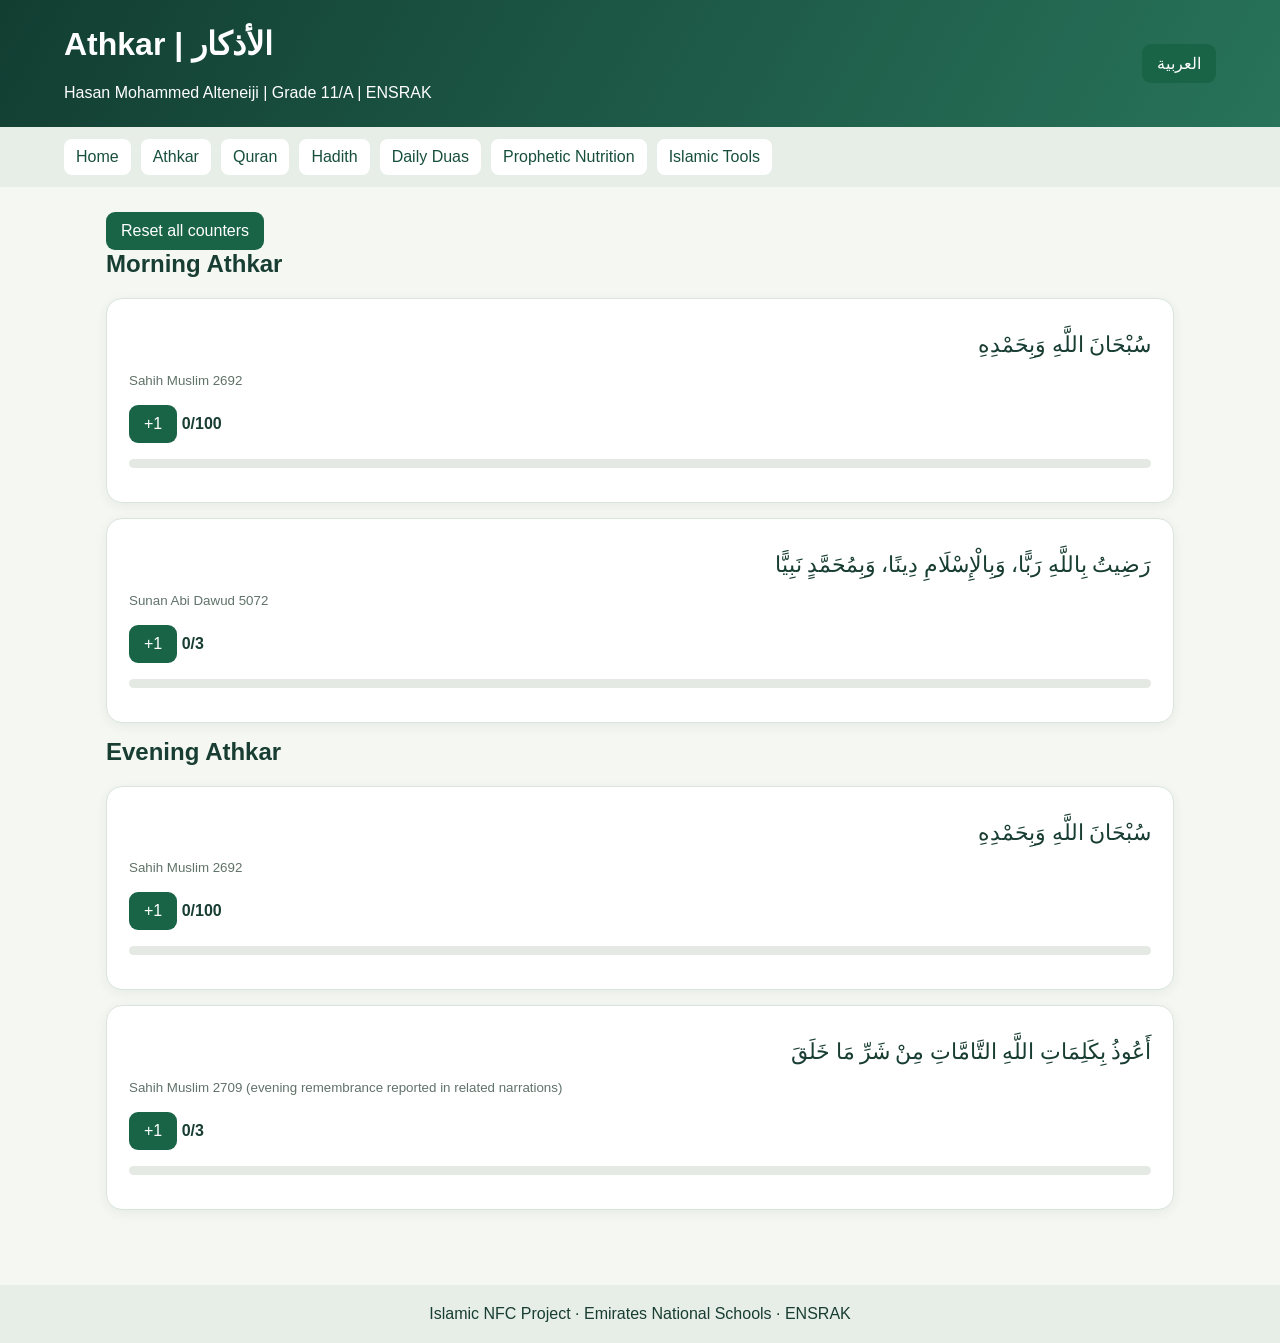
==== athkar.html @ dac9409f "Add files via upload" ====
<!doctype html><html lang="en"><head><meta charset="utf-8"><meta name="viewport" content="width=device-width,initial-scale=1"><title>Athkar | الأذكار | Hasan NFC Islamic Project</title><link rel="stylesheet" href="style.css"></head><body><header><div class="top"><div><h1>Athkar | الأذكار</h1><div>Hasan Mohammed Alteneiji | Grade 11/A | ENSRAK</div></div><button id="langButton" onclick="setLang(lang()==='ar'?'en':'ar')">العربية</button></div></header><nav><a href="index.html" data-i18n="home">home</a><a href="athkar.html" data-i18n="athkar">athkar</a><a href="quran.html" data-i18n="quran">quran</a><a href="hadiths.html" data-i18n="hadiths">hadiths</a><a href="duas.html" data-i18n="duas">duas</a><a href="medicine.html" data-i18n="medicine">medicine</a><a href="tools.html" data-i18n="tools">tools</a></nav><main><button onclick="resetAll()" data-i18n="reset">Reset all counters</button><h2 data-i18n="morning">morning</h2><div class="card"><div class="arabic">سُبْحَانَ اللَّهِ وَبِحَمْدِهِ</div><small>Sahih Muslim 2692</small><p><button onclick="tap(0,100)">+1</button> <strong id="count0">0/100</strong></p><div class="progress"><div class="fill" id="bar0"></div></div></div><div class="card"><div class="arabic">رَضِيتُ بِاللَّهِ رَبًّا، وَبِالْإِسْلَامِ دِينًا، وَبِمُحَمَّدٍ نَبِيًّا</div><small>Sunan Abi Dawud 5072</small><p><button onclick="tap(1,3)">+1</button> <strong id="count1">0/3</strong></p><div class="progress"><div class="fill" id="bar1"></div></div></div><h2 data-i18n="evening">evening</h2><div class="card"><div class="arabic">سُبْحَانَ اللَّهِ وَبِحَمْدِهِ</div><small>Sahih Muslim 2692</small><p><button onclick="tap(2,100)">+1</button> <strong id="count2">0/100</strong></p><div class="progress"><div class="fill" id="bar2"></div></div></div><div class="card"><div class="arabic">أَعُوذُ بِكَلِمَاتِ اللَّهِ التَّامَّاتِ مِنْ شَرِّ مَا خَلَقَ</div><small>Sahih Muslim 2709 (evening remembrance reported in related narrations)</small><p><button onclick="tap(3,3)">+1</button> <strong id="count3">0/3</strong></p><div class="progress"><div class="fill" id="bar3"></div></div></div></main><footer>Islamic NFC Project · Emirates National Schools · ENSRAK</footer><script src="common.js"></script><script>const limits={0:100,1:3,2:100,3:3};function draw(){Object.keys(limits).forEach(i=>{let n=+(localStorage.getItem('athkar_'+i)||0),m=limits[i];document.getElementById('count'+i).textContent=n+'/'+m;document.getElementById('bar'+i).style.width=(n/m*100)+'%'})}function tap(i,m){let n=+(localStorage.getItem('athkar_'+i)||0);localStorage.setItem('athkar_'+i,Math.min(m,n+1));draw()}function resetAll(){Object.keys(limits).forEach(i=>localStorage.removeItem('athkar_'+i));draw()}draw()</script></body></html>
---- style.css ----
*{box-sizing:border-box}body{margin:0;font-family:Tahoma,Arial,sans-serif;background:#f5f7f2;color:#183d32}header{background:linear-gradient(120deg,#123e32,#28735a);color:white;padding:25px 5%;}nav{display:flex;flex-wrap:wrap;gap:10px;padding:12px 5%;background:#e7eee8}nav a{color:#174f3b;text-decoration:none;padding:9px 12px;border-radius:8px;background:white}main{max-width:1100px;margin:auto;padding:25px 16px 60px}.grid{display:grid;grid-template-columns:repeat(auto-fit,minmax(230px,1fr));gap:16px}.card{background:white;border:1px solid #d9e5dc;border-radius:16px;padding:22px;box-shadow:0 3px 12px #173e3010;margin-bottom:15px}.card a{color:#1a6a4b}.arabic{font-family:Tahoma,serif;font-size:1.35rem;line-height:2.3;direction:rtl;text-align:right}.translation{color:#56665e;line-height:1.8}button,select{background:#196447;color:white;border:0;border-radius:9px;padding:10px 15px;cursor:pointer;font-size:1rem}button:disabled{opacity:.55;cursor:default}.progress{height:9px;background:#e4e9e3;border-radius:20px;overflow:hidden;margin:12px 0}.fill{height:100%;background:#c5a04c;width:0%;transition:width .3s}footer{text-align:center;padding:20px;background:#e7eee8}h1,h2{margin-top:0}small{color:#607269}audio{max-width:100%;width:100%}.top{display:flex;justify-content:space-between;align-items:center;gap:10px}body[dir=rtl] .translation{text-align:right}
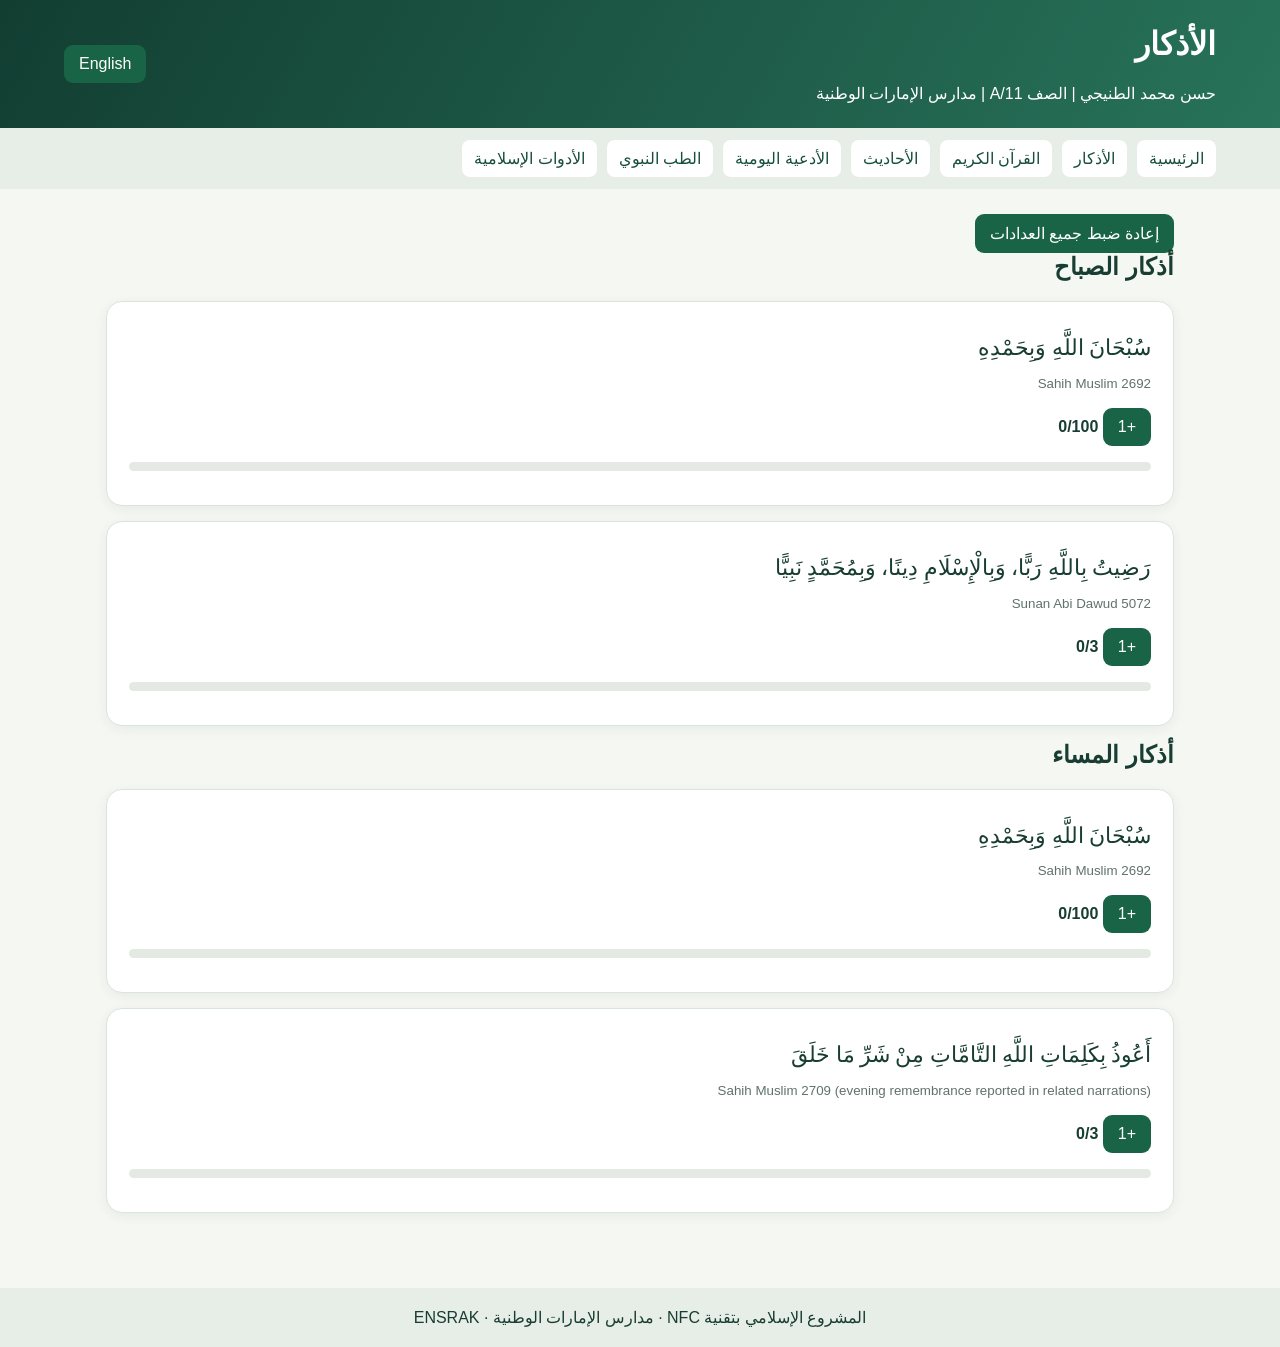
==== commit e26caed5: "Add files via upload" ====
--- a/athkar.html
+++ b/athkar.html
@@ -1 +1,2 @@
-<!doctype html><html lang="en"><head><meta charset="utf-8"><meta name="viewport" content="width=device-width,initial-scale=1"><title>Athkar | الأذكار | Hasan NFC Islamic Project</title><link rel="stylesheet" href="style.css"></head><body><header><div class="top"><div><h1>Athkar | الأذكار</h1><div>Hasan Mohammed Alteneiji | Grade 11/A | ENSRAK</div></div><button id="langButton" onclick="setLang(lang()==='ar'?'en':'ar')">العربية</button></div></header><nav><a href="index.html" data-i18n="home">home</a><a href="athkar.html" data-i18n="athkar">athkar</a><a href="quran.html" data-i18n="quran">quran</a><a href="hadiths.html" data-i18n="hadiths">hadiths</a><a href="duas.html" data-i18n="duas">duas</a><a href="medicine.html" data-i18n="medicine">medicine</a><a href="tools.html" data-i18n="tools">tools</a></nav><main><button onclick="resetAll()" data-i18n="reset">Reset all counters</button><h2 data-i18n="morning">morning</h2><div class="card"><div class="arabic">سُبْحَانَ اللَّهِ وَبِحَمْدِهِ</div><small>Sahih Muslim 2692</small><p><button onclick="tap(0,100)">+1</button> <strong id="count0">0/100</strong></p><div class="progress"><div class="fill" id="bar0"></div></div></div><div class="card"><div class="arabic">رَضِيتُ بِاللَّهِ رَبًّا، وَبِالْإِسْلَامِ دِينًا، وَبِمُحَمَّدٍ نَبِيًّا</div><small>Sunan Abi Dawud 5072</small><p><button onclick="tap(1,3)">+1</button> <strong id="count1">0/3</strong></p><div class="progress"><div class="fill" id="bar1"></div></div></div><h2 data-i18n="evening">evening</h2><div class="card"><div class="arabic">سُبْحَانَ اللَّهِ وَبِحَمْدِهِ</div><small>Sahih Muslim 2692</small><p><button onclick="tap(2,100)">+1</button> <strong id="count2">0/100</strong></p><div class="progress"><div class="fill" id="bar2"></div></div></div><div class="card"><div class="arabic">أَعُوذُ بِكَلِمَاتِ اللَّهِ التَّامَّاتِ مِنْ شَرِّ مَا خَلَقَ</div><small>Sahih Muslim 2709 (evening remembrance reported in related narrations)</small><p><button onclick="tap(3,3)">+1</button> <strong id="count3">0/3</strong></p><div class="progress"><div class="fill" id="bar3"></div></div></div></main><footer>Islamic NFC Project · Emirates National Schools · ENSRAK</footer><script src="common.js"></script><script>const limits={0:100,1:3,2:100,3:3};function draw(){Object.keys(limits).forEach(i=>{let n=+(localStorage.getItem('athkar_'+i)||0),m=limits[i];document.getElementById('count'+i).textContent=n+'/'+m;document.getElementById('bar'+i).style.width=(n/m*100)+'%'})}function tap(i,m){let n=+(localStorage.getItem('athkar_'+i)||0);localStorage.setItem('athkar_'+i,Math.min(m,n+1));draw()}function resetAll(){Object.keys(limits).forEach(i=>localStorage.removeItem('athkar_'+i));draw()}draw()</script></body></html>+<!DOCTYPE html>
+<html dir="rtl" lang="ar"><head><meta charset="utf-8"/><meta content="width=device-width,initial-scale=1" name="viewport"/><title>Athkar | الأذكار | Hasan NFC Islamic Project</title><link href="style.css" rel="stylesheet"/></head><body><header><div class="top"><div><h1 data-lang-ar="الأذكار" data-lang-en="Athkar | الأذكار">الأذكار</h1><div data-lang-ar="حسن محمد الطنيجي | الصف 11/A | مدارس الإمارات الوطنية" data-lang-en="Hasan Mohammed Alteneiji | Grade 11/A | ENSRAK">حسن محمد الطنيجي | الصف 11/A | مدارس الإمارات الوطنية</div></div><button id="langButton" onclick="setLang(lang()==='ar'?'en':'ar')">العربية</button></div></header><nav><a data-i18n="home" href="index.html">home</a><a data-i18n="athkar" href="athkar.html">athkar</a><a data-i18n="quran" href="quran.html">quran</a><a data-i18n="hadiths" href="hadiths.html">hadiths</a><a data-i18n="duas" href="duas.html">duas</a><a data-i18n="medicine" href="medicine.html">medicine</a><a data-i18n="tools" href="tools.html">tools</a></nav><main><button data-i18n="reset" onclick="resetAll()">Reset all counters</button><h2 data-i18n="morning">morning</h2><div class="card"><div class="arabic">سُبْحَانَ اللَّهِ وَبِحَمْدِهِ</div><small>Sahih Muslim 2692</small><p><button onclick="tap(0,100)">+1</button> <strong id="count0">0/100</strong></p><div class="progress"><div class="fill" id="bar0"></div></div></div><div class="card"><div class="arabic">رَضِيتُ بِاللَّهِ رَبًّا، وَبِالْإِسْلَامِ دِينًا، وَبِمُحَمَّدٍ نَبِيًّا</div><small>Sunan Abi Dawud 5072</small><p><button onclick="tap(1,3)">+1</button> <strong id="count1">0/3</strong></p><div class="progress"><div class="fill" id="bar1"></div></div></div><h2 data-i18n="evening">evening</h2><div class="card"><div class="arabic">سُبْحَانَ اللَّهِ وَبِحَمْدِهِ</div><small>Sahih Muslim 2692</small><p><button onclick="tap(2,100)">+1</button> <strong id="count2">0/100</strong></p><div class="progress"><div class="fill" id="bar2"></div></div></div><div class="card"><div class="arabic">أَعُوذُ بِكَلِمَاتِ اللَّهِ التَّامَّاتِ مِنْ شَرِّ مَا خَلَقَ</div><small>Sahih Muslim 2709 (evening remembrance reported in related narrations)</small><p><button onclick="tap(3,3)">+1</button> <strong id="count3">0/3</strong></p><div class="progress"><div class="fill" id="bar3"></div></div></div></main><footer data-lang-ar="المشروع الإسلامي بتقنية NFC · مدارس الإمارات الوطنية · ENSRAK" data-lang-en="Islamic NFC Project · Emirates National Schools · ENSRAK">المشروع الإسلامي بتقنية NFC · مدارس الإمارات الوطنية · ENSRAK</footer><script src="common.js"></script><script>const limits={0:100,1:3,2:100,3:3};function draw(){Object.keys(limits).forEach(i=>{let n=+(localStorage.getItem('athkar_'+i)||0),m=limits[i];document.getElementById('count'+i).textContent=n+'/'+m;document.getElementById('bar'+i).style.width=(n/m*100)+'%'})}function tap(i,m){let n=+(localStorage.getItem('athkar_'+i)||0);localStorage.setItem('athkar_'+i,Math.min(m,n+1));draw()}function resetAll(){Object.keys(limits).forEach(i=>localStorage.removeItem('athkar_'+i));draw()}draw()</script></body></html>
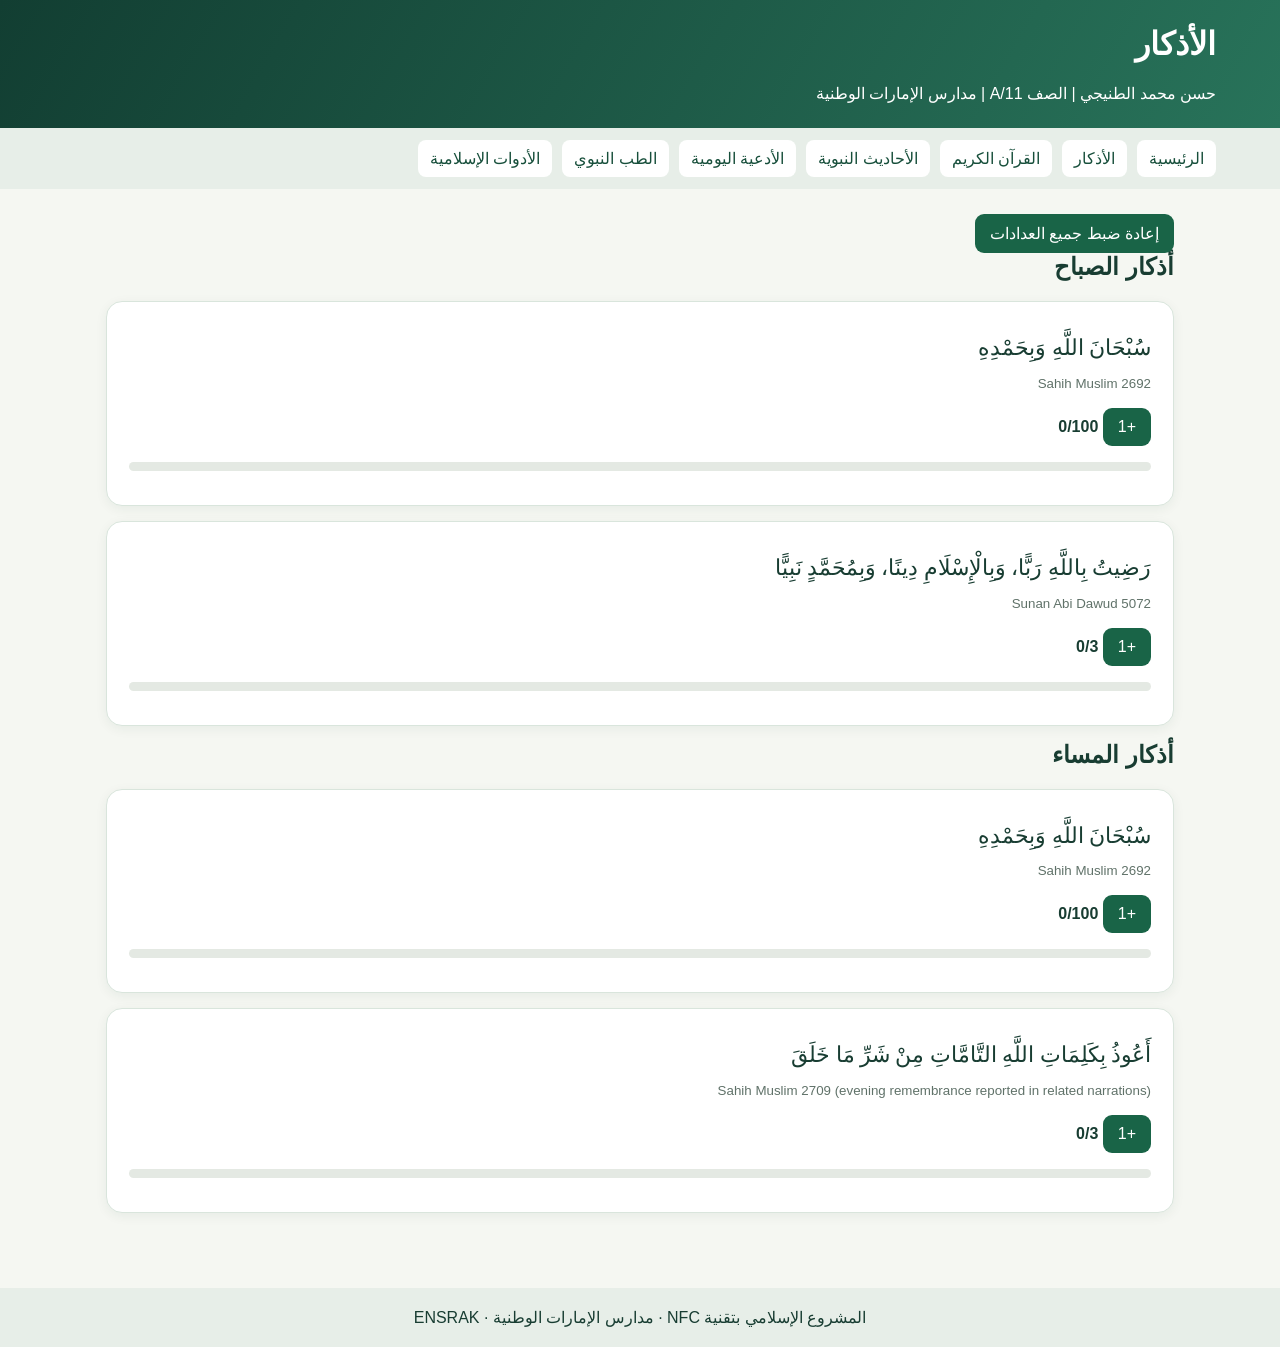
==== commit ce43f19e: "Add files via upload" ====
--- a/athkar.html
+++ b/athkar.html
@@ -1,2 +1,3 @@
 <!DOCTYPE html>
-<html dir="rtl" lang="ar"><head><meta charset="utf-8"/><meta content="width=device-width,initial-scale=1" name="viewport"/><title>Athkar | الأذكار | Hasan NFC Islamic Project</title><link href="style.css" rel="stylesheet"/></head><body><header><div class="top"><div><h1 data-lang-ar="الأذكار" data-lang-en="Athkar | الأذكار">الأذكار</h1><div data-lang-ar="حسن محمد الطنيجي | الصف 11/A | مدارس الإمارات الوطنية" data-lang-en="Hasan Mohammed Alteneiji | Grade 11/A | ENSRAK">حسن محمد الطنيجي | الصف 11/A | مدارس الإمارات الوطنية</div></div><button id="langButton" onclick="setLang(lang()==='ar'?'en':'ar')">العربية</button></div></header><nav><a data-i18n="home" href="index.html">home</a><a data-i18n="athkar" href="athkar.html">athkar</a><a data-i18n="quran" href="quran.html">quran</a><a data-i18n="hadiths" href="hadiths.html">hadiths</a><a data-i18n="duas" href="duas.html">duas</a><a data-i18n="medicine" href="medicine.html">medicine</a><a data-i18n="tools" href="tools.html">tools</a></nav><main><button data-i18n="reset" onclick="resetAll()">Reset all counters</button><h2 data-i18n="morning">morning</h2><div class="card"><div class="arabic">سُبْحَانَ اللَّهِ وَبِحَمْدِهِ</div><small>Sahih Muslim 2692</small><p><button onclick="tap(0,100)">+1</button> <strong id="count0">0/100</strong></p><div class="progress"><div class="fill" id="bar0"></div></div></div><div class="card"><div class="arabic">رَضِيتُ بِاللَّهِ رَبًّا، وَبِالْإِسْلَامِ دِينًا، وَبِمُحَمَّدٍ نَبِيًّا</div><small>Sunan Abi Dawud 5072</small><p><button onclick="tap(1,3)">+1</button> <strong id="count1">0/3</strong></p><div class="progress"><div class="fill" id="bar1"></div></div></div><h2 data-i18n="evening">evening</h2><div class="card"><div class="arabic">سُبْحَانَ اللَّهِ وَبِحَمْدِهِ</div><small>Sahih Muslim 2692</small><p><button onclick="tap(2,100)">+1</button> <strong id="count2">0/100</strong></p><div class="progress"><div class="fill" id="bar2"></div></div></div><div class="card"><div class="arabic">أَعُوذُ بِكَلِمَاتِ اللَّهِ التَّامَّاتِ مِنْ شَرِّ مَا خَلَقَ</div><small>Sahih Muslim 2709 (evening remembrance reported in related narrations)</small><p><button onclick="tap(3,3)">+1</button> <strong id="count3">0/3</strong></p><div class="progress"><div class="fill" id="bar3"></div></div></div></main><footer data-lang-ar="المشروع الإسلامي بتقنية NFC · مدارس الإمارات الوطنية · ENSRAK" data-lang-en="Islamic NFC Project · Emirates National Schools · ENSRAK">المشروع الإسلامي بتقنية NFC · مدارس الإمارات الوطنية · ENSRAK</footer><script src="common.js"></script><script>const limits={0:100,1:3,2:100,3:3};function draw(){Object.keys(limits).forEach(i=>{let n=+(localStorage.getItem('athkar_'+i)||0),m=limits[i];document.getElementById('count'+i).textContent=n+'/'+m;document.getElementById('bar'+i).style.width=(n/m*100)+'%'})}function tap(i,m){let n=+(localStorage.getItem('athkar_'+i)||0);localStorage.setItem('athkar_'+i,Math.min(m,n+1));draw()}function resetAll(){Object.keys(limits).forEach(i=>localStorage.removeItem('athkar_'+i));draw()}draw()</script></body></html>+
+<html dir="rtl" lang="ar"><head><meta charset="utf-8"/><meta content="width=device-width,initial-scale=1" name="viewport"/><title>رفيق المسلم | مشروع حسن محمد الطنيجي</title><link href="style.css" rel="stylesheet"/></head><body><header><div class="top"><div><h1>الأذكار</h1><div>حسن محمد الطنيجي | الصف 11/A | مدارس الإمارات الوطنية</div></div></div></header><nav><a href="index.html">الرئيسية</a><a href="athkar.html">الأذكار</a><a href="quran.html">القرآن الكريم</a><a href="hadiths.html">الأحاديث النبوية</a><a href="duas.html">الأدعية اليومية</a><a href="medicine.html">الطب النبوي</a><a href="tools.html">الأدوات الإسلامية</a></nav><main><button onclick="resetAll()">إعادة ضبط جميع العدادات</button><h2>أذكار الصباح</h2><div class="card"><div class="arabic">سُبْحَانَ اللَّهِ وَبِحَمْدِهِ</div><small>Sahih Muslim 2692</small><p><button onclick="tap(0,100)">+1</button> <strong id="count0">0/100</strong></p><div class="progress"><div class="fill" id="bar0"></div></div></div><div class="card"><div class="arabic">رَضِيتُ بِاللَّهِ رَبًّا، وَبِالْإِسْلَامِ دِينًا، وَبِمُحَمَّدٍ نَبِيًّا</div><small>Sunan Abi Dawud 5072</small><p><button onclick="tap(1,3)">+1</button> <strong id="count1">0/3</strong></p><div class="progress"><div class="fill" id="bar1"></div></div></div><h2>أذكار المساء</h2><div class="card"><div class="arabic">سُبْحَانَ اللَّهِ وَبِحَمْدِهِ</div><small>Sahih Muslim 2692</small><p><button onclick="tap(2,100)">+1</button> <strong id="count2">0/100</strong></p><div class="progress"><div class="fill" id="bar2"></div></div></div><div class="card"><div class="arabic">أَعُوذُ بِكَلِمَاتِ اللَّهِ التَّامَّاتِ مِنْ شَرِّ مَا خَلَقَ</div><small>Sahih Muslim 2709 (evening remembrance reported in related narrations)</small><p><button onclick="tap(3,3)">+1</button> <strong id="count3">0/3</strong></p><div class="progress"><div class="fill" id="bar3"></div></div></div></main><footer>المشروع الإسلامي بتقنية NFC · مدارس الإمارات الوطنية · ENSRAK</footer><script src="common.js"></script><script>const limits={0:100,1:3,2:100,3:3};function draw(){Object.keys(limits).forEach(i=>{let n=+(localStorage.getItem('athkar_'+i)||0),m=limits[i];document.getElementById('count'+i).textContent=n+'/'+m;document.getElementById('bar'+i).style.width=(n/m*100)+'%'})}function tap(i,m){let n=+(localStorage.getItem('athkar_'+i)||0);localStorage.setItem('athkar_'+i,Math.min(m,n+1));draw()}function resetAll(){Object.keys(limits).forEach(i=>localStorage.removeItem('athkar_'+i));draw()}draw()</script></body></html>
--- a/style.css
+++ b/style.css
@@ -1 +1,9 @@
-*{box-sizing:border-box}body{margin:0;font-family:Tahoma,Arial,sans-serif;background:#f5f7f2;color:#183d32}header{background:linear-gradient(120deg,#123e32,#28735a);color:white;padding:25px 5%;}nav{display:flex;flex-wrap:wrap;gap:10px;padding:12px 5%;background:#e7eee8}nav a{color:#174f3b;text-decoration:none;padding:9px 12px;border-radius:8px;background:white}main{max-width:1100px;margin:auto;padding:25px 16px 60px}.grid{display:grid;grid-template-columns:repeat(auto-fit,minmax(230px,1fr));gap:16px}.card{background:white;border:1px solid #d9e5dc;border-radius:16px;padding:22px;box-shadow:0 3px 12px #173e3010;margin-bottom:15px}.card a{color:#1a6a4b}.arabic{font-family:Tahoma,serif;font-size:1.35rem;line-height:2.3;direction:rtl;text-align:right}.translation{color:#56665e;line-height:1.8}button,select{background:#196447;color:white;border:0;border-radius:9px;padding:10px 15px;cursor:pointer;font-size:1rem}button:disabled{opacity:.55;cursor:default}.progress{height:9px;background:#e4e9e3;border-radius:20px;overflow:hidden;margin:12px 0}.fill{height:100%;background:#c5a04c;width:0%;transition:width .3s}footer{text-align:center;padding:20px;background:#e7eee8}h1,h2{margin-top:0}small{color:#607269}audio{max-width:100%;width:100%}.top{display:flex;justify-content:space-between;align-items:center;gap:10px}body[dir=rtl] .translation{text-align:right}+*{box-sizing:border-box}body{margin:0;font-family:Tahoma,Arial,sans-serif;background:#f5f7f2;color:#183d32}header{background:linear-gradient(120deg,#123e32,#28735a);color:white;padding:25px 5%;}nav{display:flex;flex-wrap:wrap;gap:10px;padding:12px 5%;background:#e7eee8}nav a{color:#174f3b;text-decoration:none;padding:9px 12px;border-radius:8px;background:white}main{max-width:1100px;margin:auto;padding:25px 16px 60px}.grid{display:grid;grid-template-columns:repeat(auto-fit,minmax(230px,1fr));gap:16px}.card{background:white;border:1px solid #d9e5dc;border-radius:16px;padding:22px;box-shadow:0 3px 12px #173e3010;margin-bottom:15px}.card a{color:#1a6a4b}.arabic{font-family:Tahoma,serif;font-size:1.35rem;line-height:2.3;direction:rtl;text-align:right}.translation{color:#56665e;line-height:1.8}button,select{background:#196447;color:white;border:0;border-radius:9px;padding:10px 15px;cursor:pointer;font-size:1rem}button:disabled{opacity:.55;cursor:default}.progress{height:9px;background:#e4e9e3;border-radius:20px;overflow:hidden;margin:12px 0}.fill{height:100%;background:#c5a04c;width:0%;transition:width .3s}footer{text-align:center;padding:20px;background:#e7eee8}h1,h2{margin-top:0}small{color:#607269}audio{max-width:100%;width:100%}.top{display:flex;justify-content:space-between;align-items:center;gap:10px}body[dir=rtl] .translation{text-align:right}
+/* أزرار بتأثير تموج الماء عند اللمس */
+button, .grid .card, nav a, .grid .card a {transition:transform .22s ease,box-shadow .25s ease,background .25s ease;cursor:pointer}
+button,nav a,.grid .card{position:relative;overflow:hidden}
+button:active,nav a:active,.grid .card:active{transform:scale(.96)}
+button:hover,.grid .card:hover{transform:translateY(-3px);box-shadow:0 10px 24px rgba(20,92,77,.16)}
+button::after,nav a::after,.grid .card::after{content:"";position:absolute;inset:0;border-radius:inherit;background:radial-gradient(circle at center,rgba(255,255,255,.55),transparent 65%);opacity:0;transform:scale(.2);pointer-events:none}
+button:active::after,nav a:active::after,.grid .card:active::after{animation:waterRipple .65s ease-out}
+@keyframes waterRipple{0%{opacity:.8;transform:scale(.2)}100%{opacity:0;transform:scale(2.5)}}
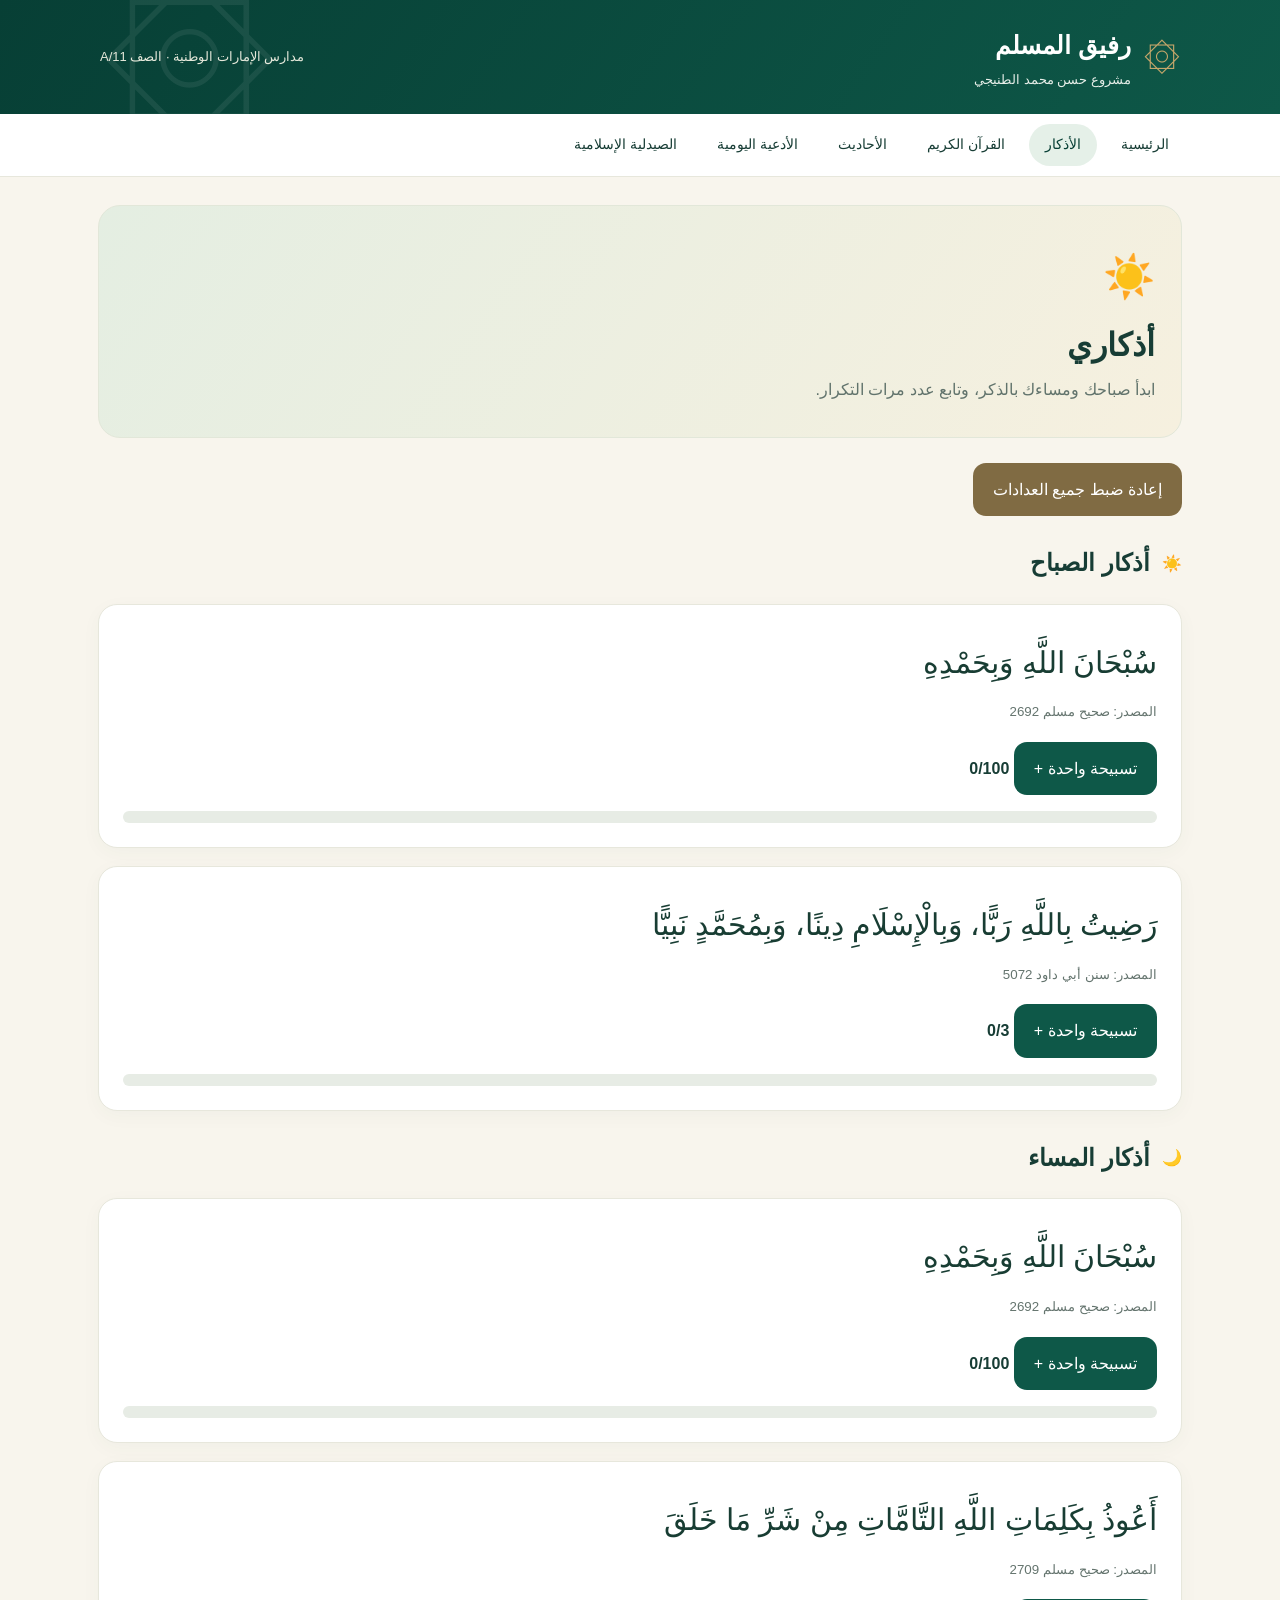
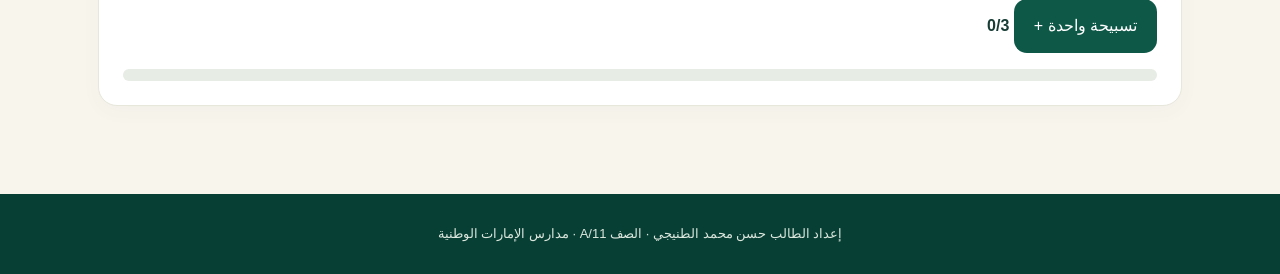
==== commit 0abe0fdc: "Add files via upload" ====
--- a/athkar.html
+++ b/athkar.html
@@ -1,3 +1,28 @@
 <!DOCTYPE html>
-
-<html dir="rtl" lang="ar"><head><meta charset="utf-8"/><meta content="width=device-width,initial-scale=1" name="viewport"/><title>رفيق المسلم | مشروع حسن محمد الطنيجي</title><link href="style.css" rel="stylesheet"/></head><body><header><div class="top"><div><h1>الأذكار</h1><div>حسن محمد الطنيجي | الصف 11/A | مدارس الإمارات الوطنية</div></div></div></header><nav><a href="index.html">الرئيسية</a><a href="athkar.html">الأذكار</a><a href="quran.html">القرآن الكريم</a><a href="hadiths.html">الأحاديث النبوية</a><a href="duas.html">الأدعية اليومية</a><a href="medicine.html">الطب النبوي</a><a href="tools.html">الأدوات الإسلامية</a></nav><main><button onclick="resetAll()">إعادة ضبط جميع العدادات</button><h2>أذكار الصباح</h2><div class="card"><div class="arabic">سُبْحَانَ اللَّهِ وَبِحَمْدِهِ</div><small>Sahih Muslim 2692</small><p><button onclick="tap(0,100)">+1</button> <strong id="count0">0/100</strong></p><div class="progress"><div class="fill" id="bar0"></div></div></div><div class="card"><div class="arabic">رَضِيتُ بِاللَّهِ رَبًّا، وَبِالْإِسْلَامِ دِينًا، وَبِمُحَمَّدٍ نَبِيًّا</div><small>Sunan Abi Dawud 5072</small><p><button onclick="tap(1,3)">+1</button> <strong id="count1">0/3</strong></p><div class="progress"><div class="fill" id="bar1"></div></div></div><h2>أذكار المساء</h2><div class="card"><div class="arabic">سُبْحَانَ اللَّهِ وَبِحَمْدِهِ</div><small>Sahih Muslim 2692</small><p><button onclick="tap(2,100)">+1</button> <strong id="count2">0/100</strong></p><div class="progress"><div class="fill" id="bar2"></div></div></div><div class="card"><div class="arabic">أَعُوذُ بِكَلِمَاتِ اللَّهِ التَّامَّاتِ مِنْ شَرِّ مَا خَلَقَ</div><small>Sahih Muslim 2709 (evening remembrance reported in related narrations)</small><p><button onclick="tap(3,3)">+1</button> <strong id="count3">0/3</strong></p><div class="progress"><div class="fill" id="bar3"></div></div></div></main><footer>المشروع الإسلامي بتقنية NFC · مدارس الإمارات الوطنية · ENSRAK</footer><script src="common.js"></script><script>const limits={0:100,1:3,2:100,3:3};function draw(){Object.keys(limits).forEach(i=>{let n=+(localStorage.getItem('athkar_'+i)||0),m=limits[i];document.getElementById('count'+i).textContent=n+'/'+m;document.getElementById('bar'+i).style.width=(n/m*100)+'%'})}function tap(i,m){let n=+(localStorage.getItem('athkar_'+i)||0);localStorage.setItem('athkar_'+i,Math.min(m,n+1));draw()}function resetAll(){Object.keys(limits).forEach(i=>localStorage.removeItem('athkar_'+i));draw()}draw()</script></body></html>+<html lang="ar" dir="rtl">
+<head>
+<meta charset="UTF-8">
+<meta name="viewport" content="width=device-width, initial-scale=1">
+<meta name="theme-color" content="#0e5848">
+<title>أذكاري | مشروع حسن محمد الطنيجي</title>
+<link rel="stylesheet" href="style.css">
+</head>
+<body>
+<!-- رأس الموقع: غيّر عنوان المشروع واسم الطالب هنا -->
+<header class="site-header"><div class="header-inner"><a class="brand" href="index.html"><span class="brand-icon">۞</span><span><strong>رفيق المسلم</strong><small>مشروع حسن محمد الطنيجي</small></span></a><span class="header-tag">مدارس الإمارات الوطنية · الصف 11/A</span></div></header>
+<!-- قائمة الأقسام: لإضافة قسم أو حذفه، عدّل الروابط هنا في كل صفحة -->
+<nav class="site-nav" aria-label="التنقل بين الأقسام"><div class="nav-inner"><a href="index.html" >الرئيسية</a><a href="athkar.html" aria-current="page">الأذكار</a><a href="quran.html" >القرآن الكريم</a><a href="hadiths.html" >الأحاديث</a><a href="duas.html" >الأدعية اليومية</a><a href="medicine.html" >الصيدلية الإسلامية</a></div></nav>
+<main class="container"><section class="page-intro"><span class="intro-symbol">☀️</span><h2>أذكاري</h2><p>ابدأ صباحك ومساءك بالذكر، وتابع عدد مرات التكرار.</p></section><!-- بداية محتوى القسم: عدّل البطاقات والنصوص أدناه --><button class="reset-btn" onclick="resetAll()">إعادة ضبط جميع العدادات</button><div class="section-heading">☀️ <h2>أذكار الصباح</h2></div><div class="card"><div class="arabic">سُبْحَانَ اللَّهِ وَبِحَمْدِهِ</div><small>المصدر: صحيح مسلم 2692</small><p><button onclick="tap(0,100)">تسبيحة واحدة +</button> <strong id="count0">0/100</strong></p><div class="progress"><div class="fill" id="bar0"></div></div></div><div class="card"><div class="arabic">رَضِيتُ بِاللَّهِ رَبًّا، وَبِالْإِسْلَامِ دِينًا، وَبِمُحَمَّدٍ نَبِيًّا</div><small>المصدر: سنن أبي داود 5072</small><p><button onclick="tap(1,3)">تسبيحة واحدة +</button> <strong id="count1">0/3</strong></p><div class="progress"><div class="fill" id="bar1"></div></div></div><div class="section-heading">🌙 <h2>أذكار المساء</h2></div><div class="card"><div class="arabic">سُبْحَانَ اللَّهِ وَبِحَمْدِهِ</div><small>المصدر: صحيح مسلم 2692</small><p><button onclick="tap(2,100)">تسبيحة واحدة +</button> <strong id="count2">0/100</strong></p><div class="progress"><div class="fill" id="bar2"></div></div></div><div class="card"><div class="arabic">أَعُوذُ بِكَلِمَاتِ اللَّهِ التَّامَّاتِ مِنْ شَرِّ مَا خَلَقَ</div><small>المصدر: صحيح مسلم 2709</small><p><button onclick="tap(3,3)">تسبيحة واحدة +</button> <strong id="count3">0/3</strong></p><div class="progress"><div class="fill" id="bar3"></div></div></div></main>
+<!-- تذييل الموقع: معلومات الطالب -->
+<footer class="site-footer">إعداد الطالب حسن محمد الطنيجي · الصف 11/A · مدارس الإمارات الوطنية</footer>
+<script src="common.js"></script>
+<script>
+// عدادات الأذكار: الرقم الأول هو رقم الذكر، والثاني هو عدد التكرارات المطلوبة.
+const limits={0:100,1:3,2:100,3:3};
+// عرض العدد وشريط التقدم. تحفظ النتائج في متصفح الجهاز.
+function draw(){Object.keys(limits).forEach(i=>{const n=Number(localStorage.getItem('athkar_'+i)||0),m=limits[i];document.getElementById('count'+i).textContent=n+'/'+m;document.getElementById('bar'+i).style.width=(n/m*100)+'%';});}
+function tap(i,m){const n=Number(localStorage.getItem('athkar_'+i)||0);localStorage.setItem('athkar_'+i,Math.min(m,n+1));draw();}
+// زر إعادة الضبط: يمسح كل العدادات.
+function resetAll(){Object.keys(limits).forEach(i=>localStorage.removeItem('athkar_'+i));draw();}
+draw();
+</script></body></html>
--- a/style.css
+++ b/style.css
@@ -1,9 +1,15 @@
-*{box-sizing:border-box}body{margin:0;font-family:Tahoma,Arial,sans-serif;background:#f5f7f2;color:#183d32}header{background:linear-gradient(120deg,#123e32,#28735a);color:white;padding:25px 5%;}nav{display:flex;flex-wrap:wrap;gap:10px;padding:12px 5%;background:#e7eee8}nav a{color:#174f3b;text-decoration:none;padding:9px 12px;border-radius:8px;background:white}main{max-width:1100px;margin:auto;padding:25px 16px 60px}.grid{display:grid;grid-template-columns:repeat(auto-fit,minmax(230px,1fr));gap:16px}.card{background:white;border:1px solid #d9e5dc;border-radius:16px;padding:22px;box-shadow:0 3px 12px #173e3010;margin-bottom:15px}.card a{color:#1a6a4b}.arabic{font-family:Tahoma,serif;font-size:1.35rem;line-height:2.3;direction:rtl;text-align:right}.translation{color:#56665e;line-height:1.8}button,select{background:#196447;color:white;border:0;border-radius:9px;padding:10px 15px;cursor:pointer;font-size:1rem}button:disabled{opacity:.55;cursor:default}.progress{height:9px;background:#e4e9e3;border-radius:20px;overflow:hidden;margin:12px 0}.fill{height:100%;background:#c5a04c;width:0%;transition:width .3s}footer{text-align:center;padding:20px;background:#e7eee8}h1,h2{margin-top:0}small{color:#607269}audio{max-width:100%;width:100%}.top{display:flex;justify-content:space-between;align-items:center;gap:10px}body[dir=rtl] .translation{text-align:right}
-/* أزرار بتأثير تموج الماء عند اللمس */
-button, .grid .card, nav a, .grid .card a {transition:transform .22s ease,box-shadow .25s ease,background .25s ease;cursor:pointer}
-button,nav a,.grid .card{position:relative;overflow:hidden}
-button:active,nav a:active,.grid .card:active{transform:scale(.96)}
-button:hover,.grid .card:hover{transform:translateY(-3px);box-shadow:0 10px 24px rgba(20,92,77,.16)}
-button::after,nav a::after,.grid .card::after{content:"";position:absolute;inset:0;border-radius:inherit;background:radial-gradient(circle at center,rgba(255,255,255,.55),transparent 65%);opacity:0;transform:scale(.2);pointer-events:none}
-button:active::after,nav a:active::after,.grid .card:active::after{animation:waterRipple .65s ease-out}
-@keyframes waterRipple{0%{opacity:.8;transform:scale(.2)}100%{opacity:0;transform:scale(2.5)}}
+/* ألوان الموقع: غيّر القيم التالية لتعديل الهوية البصرية */
+:root{--green:#0e5848;--deep:#073f35;--gold:#c5a66a;--cream:#f8f5ed;--text:#173d35;--muted:#61736c;--line:#e7e7dc}
+*{box-sizing:border-box}html{scroll-behavior:smooth}body{margin:0;background:var(--cream);color:var(--text);font-family:Tahoma,Arial,sans-serif;line-height:1.85}
+a{color:inherit;text-decoration:none}.site-header{background:linear-gradient(125deg,var(--deep),var(--green));color:white;position:relative;overflow:hidden}.site-header:after{content:"۞";position:absolute;font-size:180px;opacity:.07;left:8%;top:-110px}
+.header-inner{max-width:1120px;margin:auto;padding:22px 20px;display:flex;align-items:center;justify-content:space-between;gap:16px}.brand{display:flex;align-items:center;gap:13px}.brand-icon{font-size:37px;color:var(--gold)}.brand strong{display:block;font-size:25px}.brand small{display:block;font-size:13px;color:#e7efe9}.header-tag{font-size:13px;color:#e5e8da}
+.site-nav{background:white;border-bottom:1px solid var(--line)}.nav-inner{max-width:1120px;margin:auto;display:flex;gap:8px;padding:10px 15px;overflow-x:auto;scrollbar-width:thin}.site-nav a{padding:8px 16px;border-radius:30px;white-space:nowrap;font-size:14px;transition:.2s}.site-nav a:hover,.site-nav a[aria-current]{background:#e5f0e8;color:var(--deep)}
+.container{max-width:1120px;margin:0 auto;padding:28px 18px 70px}.welcome{padding:55px 28px 42px;border-radius:26px;text-align:center;background:radial-gradient(circle at 10% 10%,#e0eacc,transparent 40%),linear-gradient(135deg,#eaf1e6,#fff9e9);border:1px solid #e1e6d6;position:relative;overflow:hidden}.welcome:after{content:"✧";position:absolute;left:30px;bottom:-85px;font-size:230px;color:#d4bf87;opacity:.15}.welcome h2{font-size:clamp(26px,4vw,42px);margin:8px 0;color:var(--deep)}.welcome p{max-width:680px;margin:auto}.eyebrow{color:#8a733b;font-weight:bold}.welcome-ornament{font-size:32px;color:var(--gold);margin-top:20px}
+.section-title{margin:35px 4px 18px}.section-title h2{margin:0}.section-title p{color:var(--muted);margin:0}
+.feature-grid{display:grid;grid-template-columns:repeat(2,minmax(0,1fr));gap:20px}.feature-card{display:block;background:#fff;border:1px solid var(--line);border-radius:22px;overflow:hidden;box-shadow:0 8px 24px #124d3810;transition:transform .25s,box-shadow .25s;cursor:pointer}.feature-card:hover{transform:translateY(-5px);box-shadow:0 18px 35px #124d3820}.feature-card:active{transform:scale(.985)}.feature-card:focus-visible{outline:3px solid var(--gold);outline-offset:3px}.feature-card img{width:100%;height:165px;display:block;object-fit:cover}.feature-content{padding:18px 23px 24px}.feature-content h2{margin:2px 0;font-size:23px}.feature-content p{margin:0 0 12px;color:var(--muted)}.feature-icon{font-size:24px}.open-label{color:var(--green);font-weight:bold}
+.info-panel,.card{background:white;border:1px solid var(--line);border-radius:19px;padding:24px;margin:18px 0;box-shadow:0 5px 20px #124d3809}.info-panel{margin-top:35px}.info-panel h2,.card h2{margin-top:0;color:var(--green)}.page-intro{padding:32px 26px;border-radius:22px;background:linear-gradient(125deg,#e4eee2,#f6f0df);border:1px solid #e2e7d9;margin-bottom:25px}.page-intro h2{font-size:32px;margin:0}.page-intro p{margin:0;color:var(--muted)}.intro-symbol{font-size:42px}.arabic{font-size:clamp(23px,3vw,30px);line-height:2.25;color:#183d33}.translation{color:var(--muted)}small{color:#64746e}.section-heading{display:flex;align-items:center;gap:12px;margin-top:25px}.section-heading h2{margin:0}.progress{height:12px;border-radius:20px;background:#e7ece5;overflow:hidden}.fill{height:100%;width:0;background:linear-gradient(90deg,#78b58c,#b99a55);border-radius:20px;transition:width .4s}
+button{background:var(--green);color:white;border:0;border-radius:13px;padding:12px 20px;font:inherit;cursor:pointer;transition:transform .18s,background .18s}button:hover{background:#17735c}button:active{transform:scale(.96)}.reset-btn{background:#806b43}audio{display:block;max-width:100%;margin-top:14px}
+.medicine-photo{margin:-24px -24px 20px;overflow:hidden;border-radius:19px 19px 0 0;background:#e6eadb}.medicine-photo img{display:block;width:100%;height:265px;object-fit:cover}.site-footer{text-align:center;padding:28px 15px;background:var(--deep);color:#dce7dd;font-size:13px}.reveal{opacity:0;transform:translateY(12px);transition:opacity .55s,transform .55s}.reveal.shown{opacity:1;transform:translateY(0)}
+@media(min-width:760px){body:has(.medicine-photo) main.container{display:block}body:has(.medicine-photo) main.container>.card{width:calc(50% - 11px);display:inline-block;vertical-align:top;margin-left:16px;min-height:520px}body:has(.medicine-photo) main.container>.card:nth-of-type(odd){margin-left:0}}
+@media(max-width:650px){.header-inner{align-items:flex-start}.header-tag{display:none}.feature-grid{grid-template-columns:1fr}.feature-card img{height:145px}.welcome{padding:34px 20px}.container{padding:18px 14px 50px}.card{padding:18px}.medicine-photo{margin:-18px -18px 20px}.medicine-photo img{height:220px}}
+@media(prefers-reduced-motion:reduce){*,*:before,*:after{animation:none!important;transition:none!important}.reveal{opacity:1;transform:none}}
